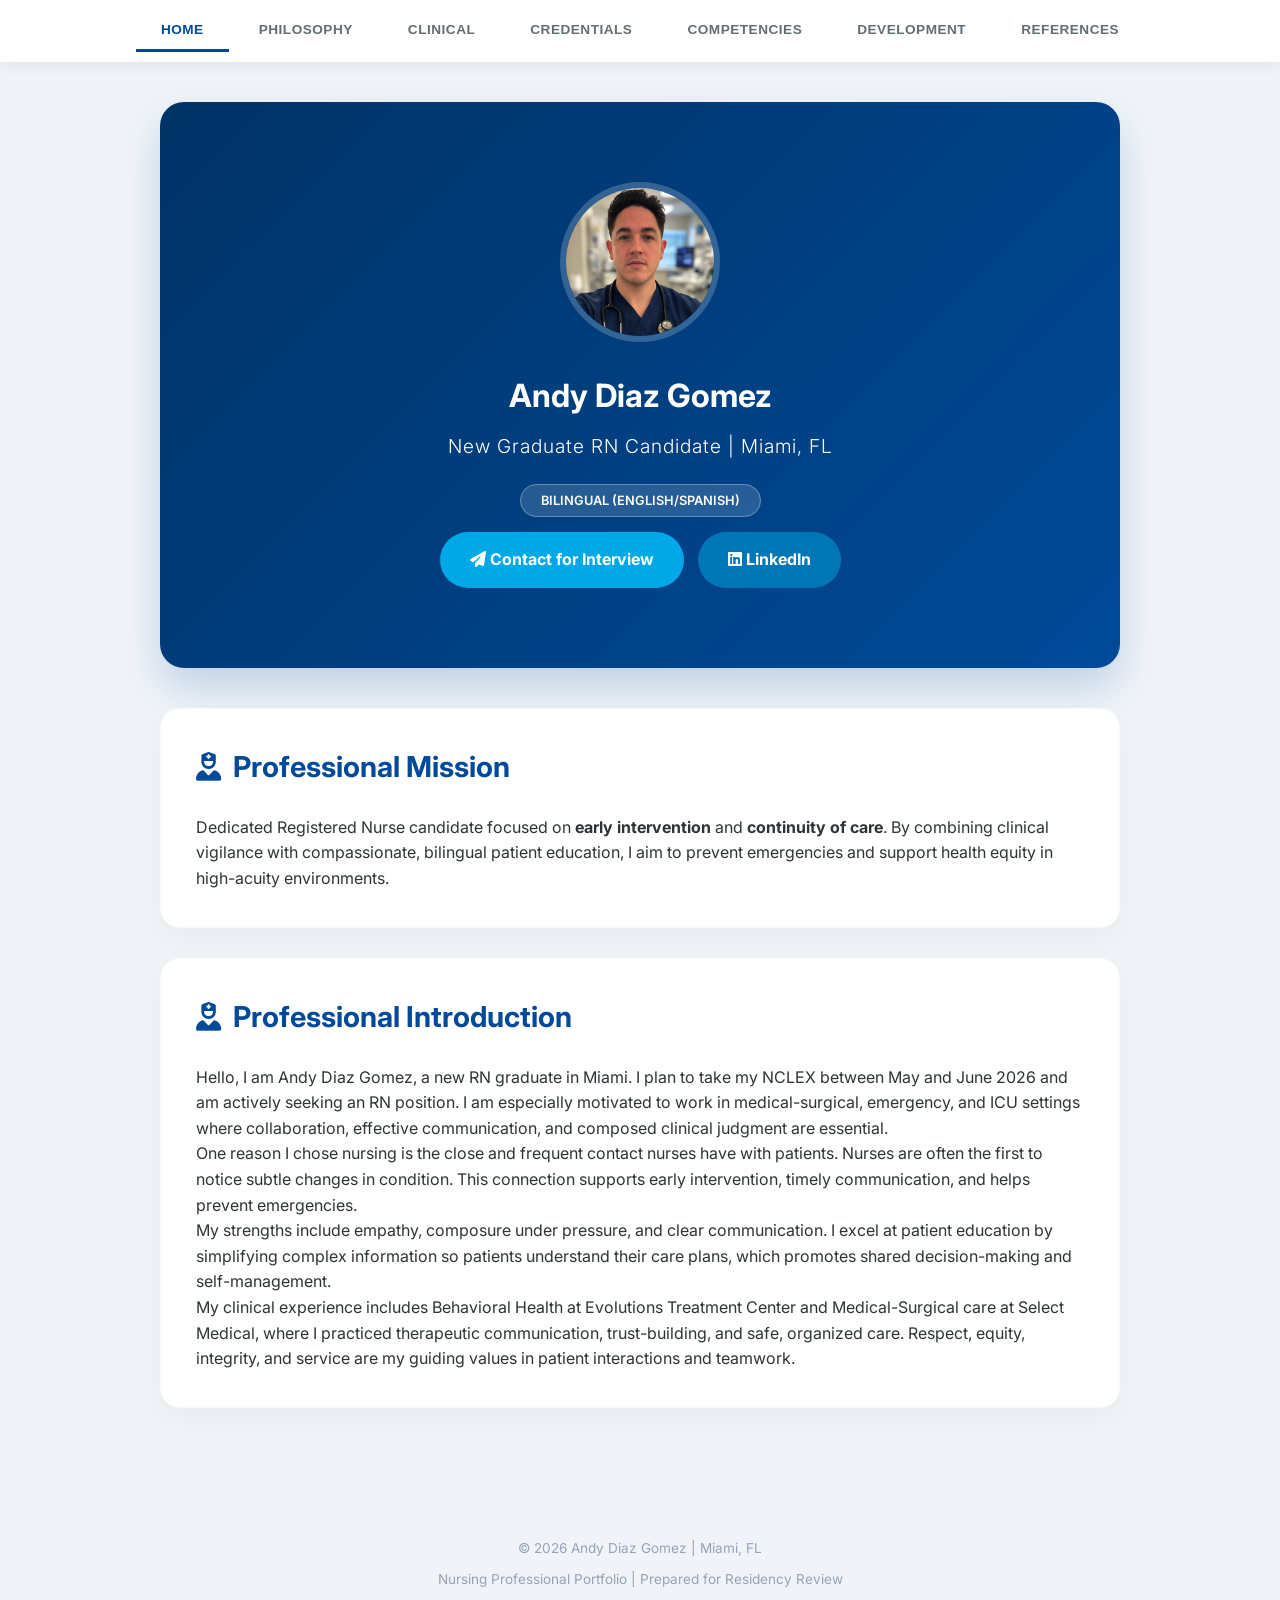
==== index.html @ 8e6ce171 "Polish portfolio content and improve navigation accessibility" ====
<!DOCTYPE html>
<html lang="en">
<head>
  <meta charset="UTF-8" />
  <meta name="viewport" content="width=device-width, initial-scale=1.0" />
  <meta name="description" content="Professional nursing portfolio for Andy Diaz Gomez, RN candidate in Miami, FL, featuring clinical experience, competencies, and credentials." />
  <title>Andy Diaz Gomez | RN Portfolio</title>

  <link href="https://fonts.googleapis.com/css2?family=Inter:wght@300;400;500;600;700&display=swap" rel="stylesheet" />
  <link href="https://cdnjs.cloudflare.com/ajax/libs/font-awesome/6.4.0/css/all.min.css" rel="stylesheet" />
  <link rel="stylesheet" href="assets/css/style.css" />
</head>
<body>
  <nav aria-label="Portfolio Sections">
    <div class="nav-container" role="tablist" aria-label="Portfolio Tabs">
      <button type="button" class="tab-btn active" onclick="showPage(event, 'home')" role="tab" aria-selected="true" aria-controls="home">HOME</button>
      <button type="button" class="tab-btn" onclick="showPage(event, 'about')" role="tab" aria-selected="false" aria-controls="about">PHILOSOPHY</button>
      <button type="button" class="tab-btn" onclick="showPage(event, 'experience')" role="tab" aria-selected="false" aria-controls="experience">CLINICAL</button>
      <button type="button" class="tab-btn" onclick="showPage(event, 'vault')" role="tab" aria-selected="false" aria-controls="vault">CREDENTIALS</button>
      <button type="button" class="tab-btn" onclick="showPage(event, 'competencies')" role="tab" aria-selected="false" aria-controls="competencies">COMPETENCIES</button>
      <button type="button" class="tab-btn" onclick="showPage(event, 'development')" role="tab" aria-selected="false" aria-controls="development">DEVELOPMENT</button>
      <button type="button" class="tab-btn" onclick="showPage(event, 'references')" role="tab" aria-selected="false" aria-controls="references">REFERENCES</button>
    </div>
  </nav>

  <main>
    <!-- HOME PAGE -->
    <div id="home" class="page active">
      <div class="hero">
        <img src="assets/images/profile.jpg" alt="Andy Diaz Gomez" class="profile-img" onerror="this.src='assets/images/profile.jpg'">
        <h1>Andy Diaz Gomez</h1>
        <p style="font-size: 1.2rem; font-weight: 300; letter-spacing: 1px; margin-top: 10px;">New Graduate RN Candidate | Miami, FL</p>
        <div style="margin-top:25px;">
          <span style="background:rgba(255,255,255,0.15); padding:8px 20px; border-radius:50px; font-size:0.8rem; font-weight: 600; border: 1px solid rgba(255,255,255,0.3);">BILINGUAL (ENGLISH/SPANISH)</span>
        </div>

        <a href="mailto:workand999@gmail.com" class="btn-contact"><i class="fas fa-paper-plane"></i> Contact for Interview</a>
        <a href="https://www.linkedin.com/in/andy-diaz-gomez-4375a0291" target="_blank" rel="noopener noreferrer" class="btn-contact" style="background:#0077B5; margin-left:10px;">
          <i class="fab fa-linkedin"></i> LinkedIn
        </a>
      </div>

      <div class="card">
        <h2><i class="fas fa-user-nurse"></i> Professional Mission</h2>
        <p>Dedicated Registered Nurse candidate focused on <strong>early intervention</strong> and <strong>continuity of care</strong>. By combining clinical vigilance with compassionate, bilingual patient education, I aim to prevent emergencies and support health equity in high-acuity environments.</p>
      </div>

      <div class="card">
        <h2><i class="fas fa-user-nurse"></i> Professional Introduction</h2>
        <p>Hello, I am Andy Diaz Gomez, a new RN graduate in Miami. I plan to take my NCLEX between May and June 2026 and am actively seeking an RN position. I am especially motivated to work in medical-surgical, emergency, and ICU settings where collaboration, effective communication, and composed clinical judgment are essential.</p>
        <p>One reason I chose nursing is the close and frequent contact nurses have with patients. Nurses are often the first to notice subtle changes in condition. This connection supports early intervention, timely communication, and helps prevent emergencies.</p>
        <p>My strengths include empathy, composure under pressure, and clear communication. I excel at patient education by simplifying complex information so patients understand their care plans, which promotes shared decision-making and self-management.</p>
        <p>My clinical experience includes Behavioral Health at Evolutions Treatment Center and Medical-Surgical care at Select Medical, where I practiced therapeutic communication, trust-building, and safe, organized care. Respect, equity, integrity, and service are my guiding values in patient interactions and teamwork.</p>
      </div>
    </div>

    <!-- PHILOSOPHY PAGE -->
    <div id="about" class="page">
      <div class="card">
        <h2><i class="fas fa-book-medical"></i> Nursing Philosophy</h2>
        <div class="philosophy-text">
          <p>Nursing, in my opinion, is professional care that uses <span class="highlight">evidence, clinical judgment, and compassion</span> to uphold human dignity and assist people in healing, adapting, or living well with their illness. Being a bilingual student of nursing, I have witnessed that outcomes improve significantly when patients understand the plan and feel comfortable asking questions.</p>
          <p>Nurses often know patients best because they spend sustained time with them during daily shifts. Much of nursing involves <span class="highlight">continuous observation, analysis, and timely intervention</span> when a patient’s condition changes.</p>
        </div>
        <div>
          <p>My core beliefs are <span class="highlight">respect, equity, integrity, and service</span>. Respect is about being attentive and tailoring care to a patient's culture and language. Equity involves recognizing barriers—such as cost, stigma, or low health literacy—and finding sustainable solutions. Integrity is about recognizing boundaries and being truthful. I strive to be the nurse who detects changes early, communicates effectively, and raises concerns promptly when needed.</p>
        </div>

        <a href="assets/pdfs/Personal_Philosophy_of_Nursing_APA7.pdf" target="_blank" rel="noopener noreferrer" class="doc-link">
          <i class="fas fa-file-pdf"></i> View Original APA Research Paper
          <span class="status">PDF</span>
        </a>
      </div>
    </div>

    <!-- CLINICAL PAGE -->
    <div id="experience" class="page">
      <h2><i class="fas fa-stethoscope"></i> Clinical Background</h2>

      <div class="card">
        <h3 style="color: var(--primary);">Select Medical (Med-Surg)</h3>
        <p>Focus on complex acute care management, physical assessments, and high-safety medication administration for diverse patient populations.</p>
      </div>

      <div class="card">
        <h3 style="color: var(--primary);">Evolutions Treatment Center (Behavioral Health)</h3>
        <p>Crisis intervention, safety monitoring, and therapeutic communication in acute psychiatric settings.</p>
      </div>

      <div class="card">
        <h2><i class="fas fa-check-circle"></i> Core Competencies</h2>
        <div class="skills-grid">
          <div class="skill-item">EHR Documentation (Epic/Cerner)</div>
          <div class="skill-item">Patient &amp; Family Education</div>
          <div class="skill-item">Wound Care &amp; Asepsis</div>
          <div class="skill-item">Vital Sign Interpretation</div>
          <div class="skill-item">Crisis De-escalation</div>
          <div class="skill-item">Bilingual Patient Support</div>
          <div class="skill-item">SBAR Communication</div>
          <div class="skill-item">Shared Decision Making</div>
        </div>
      </div>
    </div>

    <!-- CREDENTIAL VAULT -->
    <div id="vault" class="page">
      <h2><i class="fas fa-shield-alt"></i> Credential Vault</h2>

      <div class="card">
        <p style="margin-bottom: 20px; font-weight: 500;">Select a credential to view or download.</p>

        <a href="assets/pdfs/Resume-Andy-Diaz-Gomez.pdf" target="_blank" rel="noopener noreferrer" class="doc-link">
          <i class="fas fa-file-pdf"></i> Professional Resume
          <span class="status">PDF</span>
        </a>

        <a href="assets/pdfs/Certificate-BLS-Andy-Diaz-Gomez.pdf" target="_blank" rel="noopener noreferrer" class="doc-link">
          <i class="fas fa-certificate"></i> BLS Provider Certification (AHA)
          <span class="status">PDF</span>
        </a>

        <a href="assets/pdfs/Certificate-CBCS-Andy-Diaz-Gomez.pdf" target="_blank" rel="noopener noreferrer" class="doc-link">
          <i class="fas fa-file-medical"></i> Billing &amp; Coding Specialist (CBCS)
          <span class="status">PDF</span>
        </a>

        <a href="assets/pdfs/Nursing_portfolio_cover_letter.pdf" target="_blank" rel="noopener noreferrer" class="doc-link">
          <i class="fas fa-envelope-open-text"></i> Professional Cover Letter
          <span class="status">PDF</span>
        </a>
      </div>

      <div class="card">
        <h3 style="margin-bottom:15px;">Live Resume Preview</h3>
        <iframe src="assets/pdfs/Resume-Andy-Diaz-Gomez.pdf" class="pdf-container" title="Resume preview"></iframe>
        <div style="margin-top:15px; text-align: center;">
          <a href="assets/pdfs/Resume-Andy-Diaz-Gomez.pdf" download style="color: var(--secondary); text-decoration: none; font-size: 0.9rem; font-weight: 600;">
            <i class="fas fa-download"></i> Problem viewing? Click to download.
          </a>
        </div>
      </div>
    </div>

    <!-- COMPETENCIES PAGE -->
    <div id="competencies" class="page">
      <h2><i class="fas fa-clipboard-list"></i> Competencies</h2>

      <div class="card">
        <h3>Nursing Skills Checklist</h3>
        <a href="assets/pdfs/Nursing_Skills_Checklist.pdf" target="_blank" rel="noopener noreferrer" class="doc-link">
          <i class="fas fa-file-pdf"></i> Nursing Skills Checklist
          <span class="status">PDF</span>
        </a>
      </div>

      <div class="card">
        <h3>Laboratory Competency Evaluation</h3>
        <a href="assets/pdfs/Laboratory_Competency_Evaluations.pdf" target="_blank" rel="noopener noreferrer" class="doc-link">
          <i class="fas fa-file-pdf"></i> View Lab Competency Evaluation (Combined)
          <span class="status">PDF</span>
        </a>
        <p style="margin-top:10px; color:#475569;">
          Includes: Health Assessment, Pediatrics, Maternal-Newborn, and Pharmacology.
        </p>
      </div>

      <div class="card">
        <h3>Service-Learning Reflection</h3>
        <a href="assets/pdfs/Service_Learning_Rotation.pdf" target="_blank" rel="noopener noreferrer" class="doc-link">
          <i class="fas fa-file-pdf"></i> Service-Learning Rotation / Reflection
          <span class="status">PDF</span>
        </a>
      </div>
    </div>

    <!-- DEVELOPMENT PAGE -->
    <div id="development" class="page">
      <h2><i class="fas fa-chart-line"></i> Professional Development</h2>

      <div class="card">
        <h3>Continuing Education &amp; Career Goals</h3>
        <p>I plan to keep building my knowledge and skills after graduation through continuing education. My goal is to complete my bachelor’s degree and then pursue a master’s degree to become a Nurse Practitioner.</p>
        <p>I’m still exploring which specialty is the best fit for me, and I am committed to lifelong learning, staying current with evidence-based practice, and growing into a role where I can provide high-level, patient-centered care.</p>
      </div>
    </div>

    <!-- REFERENCES PAGE -->
    <div id="references" class="page">
      <h2><i class="fas fa-user-friends"></i> References</h2>

      <div class="card">
        <h3>Letter of Reference</h3>
        <a href="assets/pdfs/Letter_of_Reference_Andy_Diaz_Gomez.pdf" target="_blank" rel="noopener noreferrer" class="doc-link">
          <i class="fas fa-file-pdf"></i> Letter of Reference
          <span class="status">PDF</span>
        </a>
      </div>
    </div>
  </main>

  <footer>
    <p>&copy; <span id="current-year">2024</span> Andy Diaz Gomez | Miami, FL</p>
    <p style="margin-top:10px;">Nursing Professional Portfolio | Prepared for Residency Review</p>
  </footer>

  <script src="assets/js/main.js"></script>
</body>
</html>
---- assets/css/style.css ----
:root { --primary: #004a99; --secondary: #00a8e8; --bg: #f0f4f8; --white: #ffffff; --text: #2d3436; --accent: #00d2ff; }
* { margin: 0; padding: 0; box-sizing: border-box; }
body { font-family: 'Inter', sans-serif; background: var(--bg); color: var(--text); line-height: 1.6; }

nav { position: sticky; top: 0; background: rgba(255, 255, 255, 0.95); backdrop-filter: blur(10px); box-shadow: 0 2px 15px rgba(0,0,0,0.08); z-index: 1000; }
.nav-container { max-width: 1100px; margin: auto; display: flex; justify-content: center; gap: 5px; padding: 10px; }
.tab-btn {
  padding: 12px 25px; border: none; background: none; font-weight: 600; cursor: pointer; color: #636e72;
  border-bottom: 3px solid transparent; transition: 0.3s; font-size: 0.85rem; letter-spacing: 0.5px;
}
.tab-btn.active { color: var(--primary); border-bottom: 3px solid var(--primary); }
.tab-btn:hover { color: var(--primary); background: rgba(0,74,153,0.05); border-radius: 8px 8px 0 0; }

.page { display: none; padding: 40px 20px; max-width: 1000px; margin: auto; animation: slideUp 0.4s ease-out; }
.page.active { display: block; }
@keyframes slideUp { from { opacity: 0; transform: translateY(20px); } to { opacity: 1; transform: translateY(0); } }

.card { background: var(--white); padding: 35px; border-radius: 20px; box-shadow: 0 10px 30px rgba(0,0,0,0.04); margin-bottom: 30px; border: 1px solid rgba(0,0,0,0.02); }
.hero { text-align: center; padding: 80px 20px; background: linear-gradient(135deg, #003366 0%, #004a99 100%); color: white; border-radius: 24px; margin-bottom: 40px; box-shadow: 0 20px 40px rgba(0,74,153,0.2); }
.profile-img { width: 160px; height: 160px; border-radius: 50%; border: 6px solid rgba(255,255,255,0.2); object-fit: cover; margin-bottom: 20px; }

.pdf-container { width: 100%; height: 700px; border: none; border-radius: 12px; background: #eee; }
.doc-link { display: flex; align-items: center; gap: 12px; padding: 18px; background: #f8fafc; border: 1px solid #e2e8f0; border-radius: 12px; text-decoration: none; color: var(--primary); font-weight: 600; margin-bottom: 12px; transition: 0.2s; }
.doc-link:hover { transform: translateX(5px); border-color: var(--secondary); background: #f0f9ff; }

/* If a file is missing, we disable the button so nothing "breaks" */
.doc-link.disabled { opacity: 0.55; pointer-events: none; cursor: not-allowed; }
.doc-link .status { margin-left: auto; font-size: 0.8rem; font-weight: 700; color: #64748b; }

h2 { color: var(--primary); margin-bottom: 25px; font-weight: 700; font-size: 1.8rem; display: flex; align-items: center; gap: 12px; }
h3 { color: var(--text); margin-bottom: 10px; font-size: 1.2rem; }

.skills-grid { display: grid; grid-template-columns: repeat(auto-fit, minmax(180px, 1fr)); gap: 12px; }
.skill-item { background: #f1f5f9; padding: 12px; border-radius: 10px; font-size: 0.85rem; font-weight: 600; color: #475569; border-left: 4px solid var(--secondary); }

.philosophy-text p { margin-bottom: 20px; font-size: 1.05rem; color: #444; line-height: 1.8; text-align: justify; }
.highlight { color: var(--primary); font-weight: 600; }

.btn-contact { background: var(--secondary); color: white; padding: 15px 30px; border-radius: 50px; text-decoration: none; font-weight: 700; display: inline-block; margin-top: 20px; transition: 0.3s; }
.btn-contact:hover { background: var(--primary); transform: scale(1.05); }

footer { text-align: center; padding: 60px 20px; color: #94a3b8; font-size: 0.85rem; }

/* Media queries for mobile */
@media (max-width: 768px) {
  .nav-container {
    overflow-x: auto;
    -webkit-overflow-scrolling: touch;
    justify-content: flex-start;
    padding: 10px 12px;
    gap: 6px;
  }
  .nav-container::-webkit-scrollbar { display: none; }

  .tab-btn {
    flex: 0 0 auto;
    white-space: nowrap;
    padding: 10px 14px;
    font-size: 0.8rem;
  }

  .page { padding: 22px 12px; }
  .card { padding: 18px; border-radius: 16px; }

  .hero { padding: 42px 14px; border-radius: 18px; }
  .profile-img { width: 120px; height: 120px; }

  .hero h1 { font-size: 1.8rem; }
  .hero p { font-size: 1rem !important; }

  .btn-contact { width: 100%; text-align: center; }
  .btn-contact[style*="margin-left"] { margin-left: 0 !important; }

  .pdf-container { height: 65vh; }
}
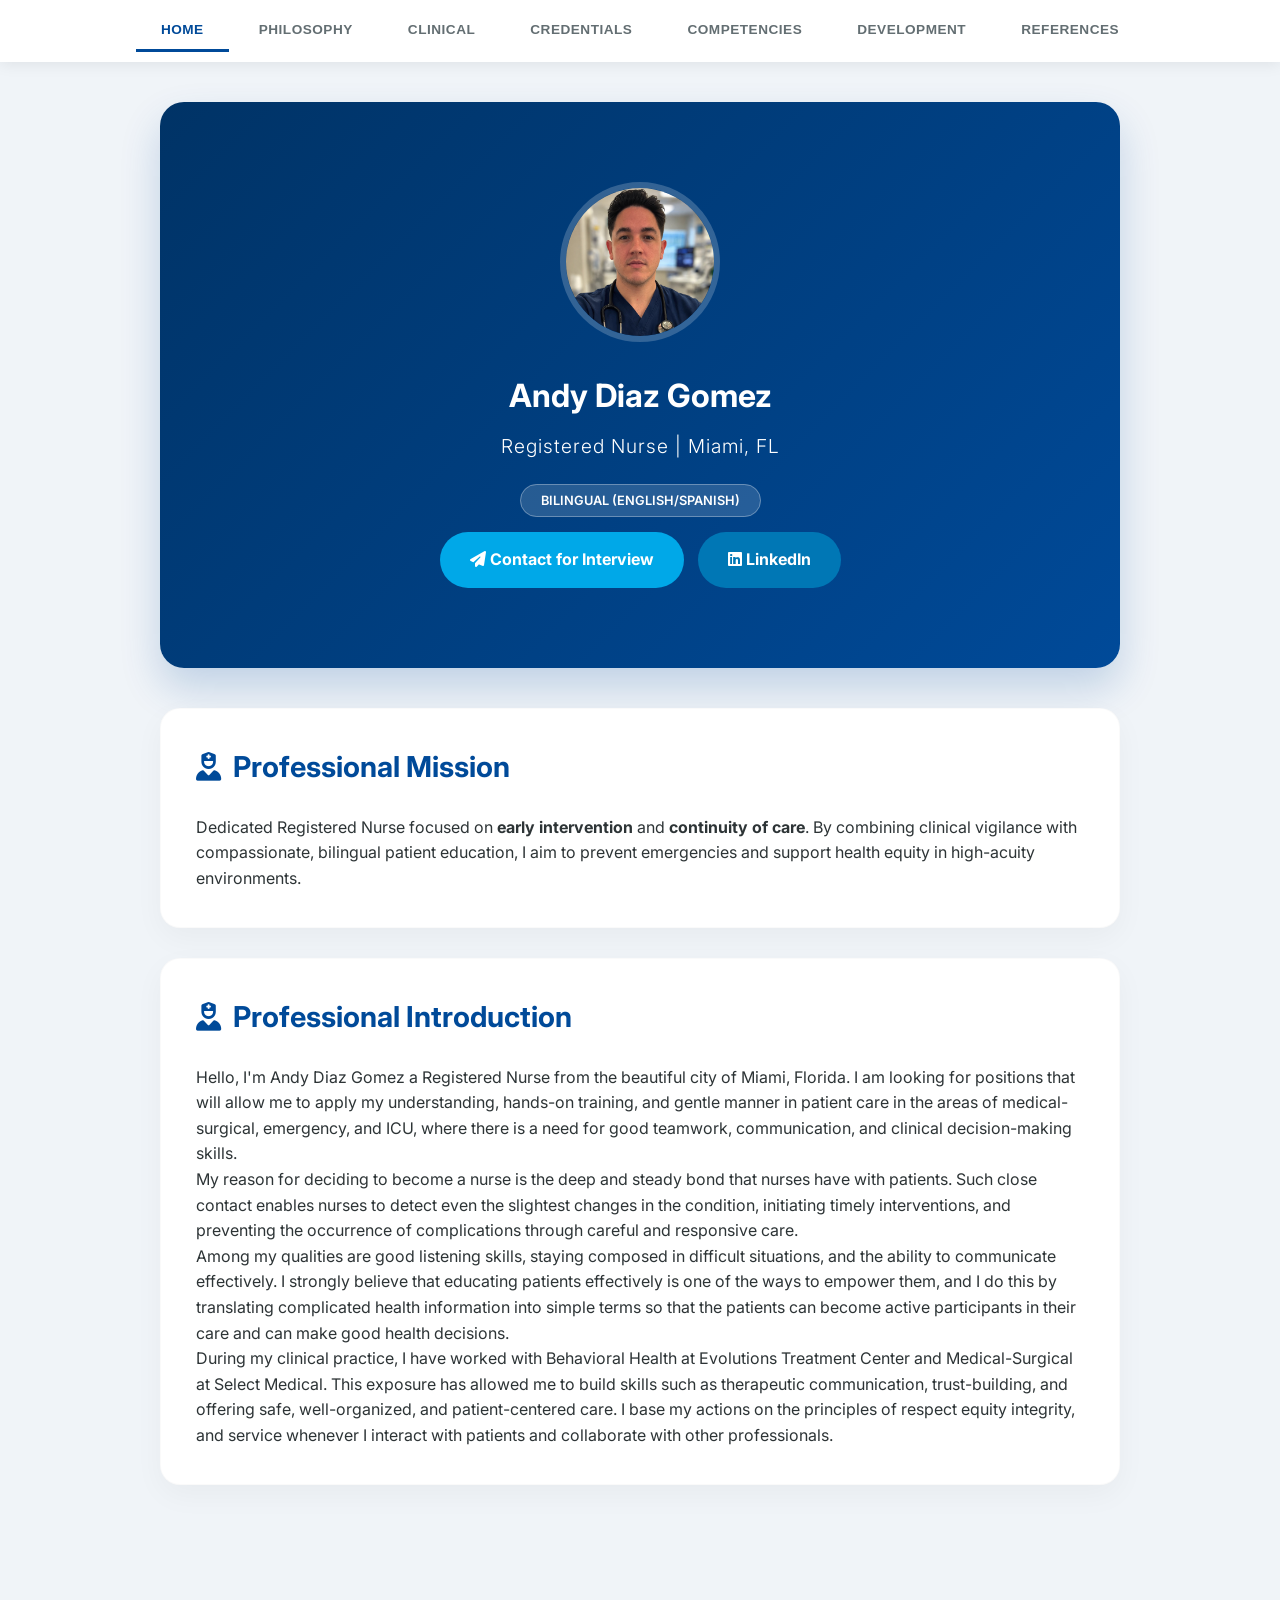
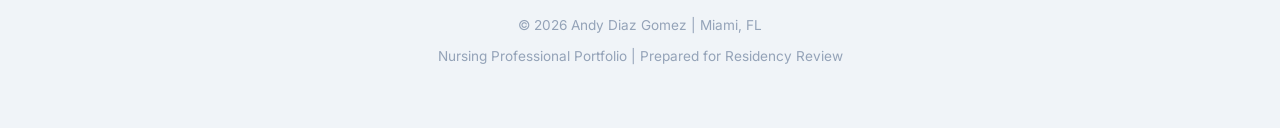
==== commit 5376555e: "Update index.html" ====
--- a/index.html
+++ b/index.html
@@ -3,7 +3,7 @@
 <head>
   <meta charset="UTF-8" />
   <meta name="viewport" content="width=device-width, initial-scale=1.0" />
-  <meta name="description" content="Professional nursing portfolio for Andy Diaz Gomez, RN candidate in Miami, FL, featuring clinical experience, competencies, and credentials." />
+  <meta name="description" content="Professional nursing portfolio for Andy Diaz Gomez, RN in Miami, FL, featuring clinical experience, competencies, and credentials." />
   <title>Andy Diaz Gomez | RN Portfolio</title>
 
   <link href="https://fonts.googleapis.com/css2?family=Inter:wght@300;400;500;600;700&display=swap" rel="stylesheet" />
@@ -29,7 +29,7 @@
       <div class="hero">
         <img src="assets/images/profile.jpg" alt="Andy Diaz Gomez" class="profile-img" onerror="this.src='assets/images/profile.jpg'">
         <h1>Andy Diaz Gomez</h1>
-        <p style="font-size: 1.2rem; font-weight: 300; letter-spacing: 1px; margin-top: 10px;">New Graduate RN Candidate | Miami, FL</p>
+        <p style="font-size: 1.2rem; font-weight: 300; letter-spacing: 1px; margin-top: 10px;">Registered Nurse | Miami, FL</p>
         <div style="margin-top:25px;">
           <span style="background:rgba(255,255,255,0.15); padding:8px 20px; border-radius:50px; font-size:0.8rem; font-weight: 600; border: 1px solid rgba(255,255,255,0.3);">BILINGUAL (ENGLISH/SPANISH)</span>
         </div>
@@ -42,15 +42,15 @@
 
       <div class="card">
         <h2><i class="fas fa-user-nurse"></i> Professional Mission</h2>
-        <p>Dedicated Registered Nurse candidate focused on <strong>early intervention</strong> and <strong>continuity of care</strong>. By combining clinical vigilance with compassionate, bilingual patient education, I aim to prevent emergencies and support health equity in high-acuity environments.</p>
+        <p>Dedicated Registered Nurse focused on <strong>early intervention</strong> and <strong>continuity of care</strong>. By combining clinical vigilance with compassionate, bilingual patient education, I aim to prevent emergencies and support health equity in high-acuity environments.</p>
       </div>
 
       <div class="card">
         <h2><i class="fas fa-user-nurse"></i> Professional Introduction</h2>
-        <p>Hello, I am Andy Diaz Gomez, a new RN graduate in Miami. I plan to take my NCLEX between May and June 2026 and am actively seeking an RN position. I am especially motivated to work in medical-surgical, emergency, and ICU settings where collaboration, effective communication, and composed clinical judgment are essential.</p>
-        <p>One reason I chose nursing is the close and frequent contact nurses have with patients. Nurses are often the first to notice subtle changes in condition. This connection supports early intervention, timely communication, and helps prevent emergencies.</p>
-        <p>My strengths include empathy, composure under pressure, and clear communication. I excel at patient education by simplifying complex information so patients understand their care plans, which promotes shared decision-making and self-management.</p>
-        <p>My clinical experience includes Behavioral Health at Evolutions Treatment Center and Medical-Surgical care at Select Medical, where I practiced therapeutic communication, trust-building, and safe, organized care. Respect, equity, integrity, and service are my guiding values in patient interactions and teamwork.</p>
+        <p>Hello, I'm Andy Diaz Gomez a Registered Nurse from the beautiful city of Miami, Florida. I am looking for positions that will allow me to apply my understanding, hands-on training, and gentle manner in patient care in the areas of medical-surgical, emergency, and ICU, where there is a need for good teamwork, communication, and clinical decision-making skills.</p>
+        <p>My reason for deciding to become a nurse is the deep and steady bond that nurses have with patients. Such close contact enables nurses to detect even the slightest changes in the condition, initiating timely interventions, and preventing the occurrence of complications through careful and responsive care.</p>
+        <p>Among my qualities are good listening skills, staying composed in difficult situations, and the ability to communicate effectively. I strongly believe that educating patients effectively is one of the ways to empower them, and I do this by translating complicated health information into simple terms so that the patients can become active participants in their care and can make good health decisions.</p>
+        <p>During my clinical practice, I have worked with Behavioral Health at Evolutions Treatment Center and Medical-Surgical at Select Medical. This exposure has allowed me to build skills such as therapeutic communication, trust-building, and offering safe, well-organized, and patient-centered care. I base my actions on the principles of respect equity integrity, and service whenever I interact with patients and collaborate with other professionals.</p>
       </div>
     </div>
 
@@ -179,8 +179,8 @@
 
       <div class="card">
         <h3>Continuing Education &amp; Career Goals</h3>
-        <p>I plan to keep building my knowledge and skills after graduation through continuing education. My goal is to complete my bachelor’s degree and then pursue a master’s degree to become a Nurse Practitioner.</p>
-        <p>I’m still exploring which specialty is the best fit for me, and I am committed to lifelong learning, staying current with evidence-based practice, and growing into a role where I can provide high-level, patient-centered care.</p>
+        <p>I am dedicated to expanding my knowledge and skills in nursing through further education and professional growth. Ultimately, I want to earn my Bachelor of Science in Nursing degree and then go on to a master's program to become a Nurse Practitioner.</p>
+        <p>My evolution as a nurse will not stop me from being flexible in finding the specialty that suits my capabilities, passions, and belief system. I commit myself to be a lifelong learner who is always up-to-date on the latest evidence-based practices and ready for a progressive role in delivering comprehensive, patient-centered care.</p>
       </div>
     </div>
 
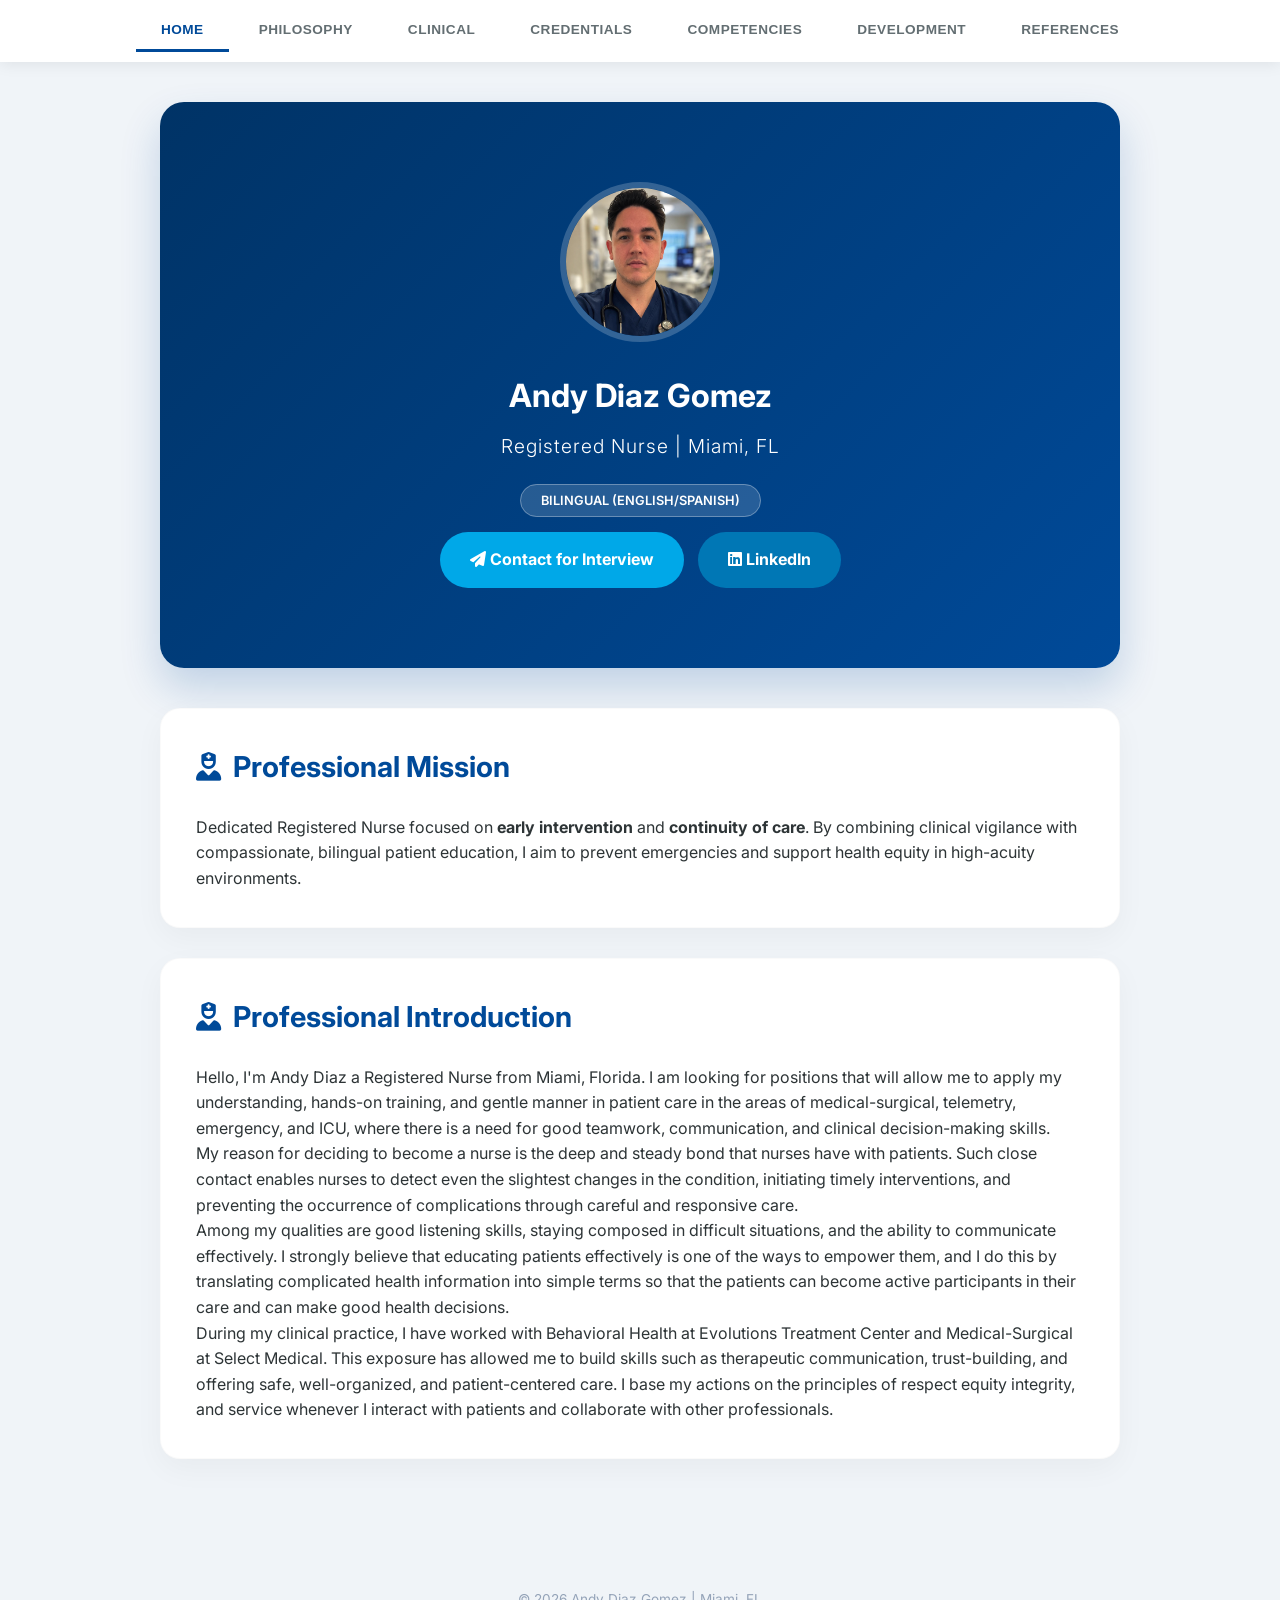
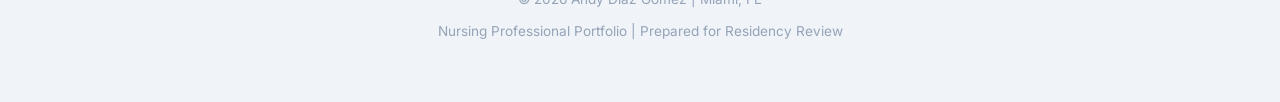
==== commit 98815b20: "Update index.html" ====
--- a/index.html
+++ b/index.html
@@ -3,7 +3,7 @@
 <head>
   <meta charset="UTF-8" />
   <meta name="viewport" content="width=device-width, initial-scale=1.0" />
-  <meta name="description" content="Professional nursing portfolio for Andy Diaz Gomez, RN in Miami, FL, featuring clinical experience, competencies, and credentials." />
+  <meta name="description" content="Professional nursing portfolio for Andy Diaz Gomez, RN in Miami, FL, seeking a paid new‑grad residency in med–surg, PCU, mother–baby/postpartum, pediatrics or NICU. Featuring clinical experience, competencies, credentials, and bilingual English/Spanish support." />
   <title>Andy Diaz Gomez | RN Portfolio</title>
 
   <link href="https://fonts.googleapis.com/css2?family=Inter:wght@300;400;500;600;700&display=swap" rel="stylesheet" />
@@ -47,7 +47,7 @@
 
       <div class="card">
         <h2><i class="fas fa-user-nurse"></i> Professional Introduction</h2>
-        <p>Hello, I'm Andy Diaz Gomez a Registered Nurse from the beautiful city of Miami, Florida. I am looking for positions that will allow me to apply my understanding, hands-on training, and gentle manner in patient care in the areas of medical-surgical, emergency, and ICU, where there is a need for good teamwork, communication, and clinical decision-making skills.</p>
+        <p>Hello, I'm Andy Diaz a Registered Nurse from Miami, Florida. I am looking for positions that will allow me to apply my understanding, hands-on training, and gentle manner in patient care in the areas of medical-surgical, telemetry, emergency, and ICU, where there is a need for good teamwork, communication, and clinical decision-making skills.</p>
         <p>My reason for deciding to become a nurse is the deep and steady bond that nurses have with patients. Such close contact enables nurses to detect even the slightest changes in the condition, initiating timely interventions, and preventing the occurrence of complications through careful and responsive care.</p>
         <p>Among my qualities are good listening skills, staying composed in difficult situations, and the ability to communicate effectively. I strongly believe that educating patients effectively is one of the ways to empower them, and I do this by translating complicated health information into simple terms so that the patients can become active participants in their care and can make good health decisions.</p>
         <p>During my clinical practice, I have worked with Behavioral Health at Evolutions Treatment Center and Medical-Surgical at Select Medical. This exposure has allowed me to build skills such as therapeutic communication, trust-building, and offering safe, well-organized, and patient-centered care. I base my actions on the principles of respect equity integrity, and service whenever I interact with patients and collaborate with other professionals.</p>
@@ -66,7 +66,7 @@
           <p>My core beliefs are <span class="highlight">respect, equity, integrity, and service</span>. Respect is about being attentive and tailoring care to a patient's culture and language. Equity involves recognizing barriers—such as cost, stigma, or low health literacy—and finding sustainable solutions. Integrity is about recognizing boundaries and being truthful. I strive to be the nurse who detects changes early, communicates effectively, and raises concerns promptly when needed.</p>
         </div>
 
-        <a href="assets/pdfs/Personal_Philosophy_of_Nursing_APA7.pdf" target="_blank" rel="noopener noreferrer" class="doc-link">
+        <a href="https://drive.google.com/file/d/1WCqY6Rwzte8h-_3qbNkMJ8na7n39YHno/view?usp=sharing" target="_blank" rel="noopener noreferrer" class="doc-link">
           <i class="fas fa-file-pdf"></i> View Original APA Research Paper
           <span class="status">PDF</span>
         </a>
@@ -109,22 +109,22 @@
       <div class="card">
         <p style="margin-bottom: 20px; font-weight: 500;">Select a credential to view or download.</p>
 
-        <a href="assets/pdfs/Resume-Andy-Diaz-Gomez.pdf" target="_blank" rel="noopener noreferrer" class="doc-link">
+        <a href="https://drive.google.com/file/d/113rqbjSKGa-n2gSeCiSC32F6c4qBl5Gc/view?usp=sharing" target="_blank" rel="noopener noreferrer" class="doc-link">
           <i class="fas fa-file-pdf"></i> Professional Resume
           <span class="status">PDF</span>
         </a>
 
-        <a href="assets/pdfs/Certificate-BLS-Andy-Diaz-Gomez.pdf" target="_blank" rel="noopener noreferrer" class="doc-link">
+        <a href="https://drive.google.com/file/d/1Mx9JIY98EPx5FwbTZl3dK--R6S5MCjhC/view?usp=sharing" target="_blank" rel="noopener noreferrer" class="doc-link">
           <i class="fas fa-certificate"></i> BLS Provider Certification (AHA)
           <span class="status">PDF</span>
         </a>
 
-        <a href="assets/pdfs/Certificate-CBCS-Andy-Diaz-Gomez.pdf" target="_blank" rel="noopener noreferrer" class="doc-link">
+        <a href="https://drive.google.com/file/d/12w1cZ7ah9UHoz4QOiUraiyCS5iPcIsfD/view?usp=sharing" target="_blank" rel="noopener noreferrer" class="doc-link">
           <i class="fas fa-file-medical"></i> Billing &amp; Coding Specialist (CBCS)
           <span class="status">PDF</span>
         </a>
 
-        <a href="assets/pdfs/Nursing_portfolio_cover_letter.pdf" target="_blank" rel="noopener noreferrer" class="doc-link">
+        <a href="https://drive.google.com/file/d/1Ye_22lxmLbf-mxa54_xqVt7g7hV5slTT/view?usp=sharing" target="_blank" rel="noopener noreferrer" class="doc-link">
           <i class="fas fa-envelope-open-text"></i> Professional Cover Letter
           <span class="status">PDF</span>
         </a>
@@ -132,9 +132,9 @@
 
       <div class="card">
         <h3 style="margin-bottom:15px;">Live Resume Preview</h3>
-        <iframe src="assets/pdfs/Resume-Andy-Diaz-Gomez.pdf" class="pdf-container" title="Resume preview"></iframe>
+        <iframe src="https://drive.google.com/file/d/113rqbjSKGa-n2gSeCiSC32F6c4qBl5Gc/view?usp=sharing" class="pdf-container" title="Resume preview"></iframe>
         <div style="margin-top:15px; text-align: center;">
-          <a href="assets/pdfs/Resume-Andy-Diaz-Gomez.pdf" download style="color: var(--secondary); text-decoration: none; font-size: 0.9rem; font-weight: 600;">
+          <a href="https://drive.google.com/file/d/113rqbjSKGa-n2gSeCiSC32F6c4qBl5Gc/view?usp=sharing" download style="color: var(--secondary); text-decoration: none; font-size: 0.9rem; font-weight: 600;">
             <i class="fas fa-download"></i> Problem viewing? Click to download.
           </a>
         </div>
@@ -147,7 +147,7 @@
 
       <div class="card">
         <h3>Nursing Skills Checklist</h3>
-        <a href="assets/pdfs/Nursing_Skills_Checklist.pdf" target="_blank" rel="noopener noreferrer" class="doc-link">
+        <a href="https://drive.google.com/file/d/1ahiBIQZSEHqXZIn5Cuix_JS2maWxfmjP/view?usp=sharing" target="_blank" rel="noopener noreferrer" class="doc-link">
           <i class="fas fa-file-pdf"></i> Nursing Skills Checklist
           <span class="status">PDF</span>
         </a>
@@ -155,7 +155,7 @@
 
       <div class="card">
         <h3>Laboratory Competency Evaluation</h3>
-        <a href="assets/pdfs/Laboratory_Competency_Evaluations.pdf" target="_blank" rel="noopener noreferrer" class="doc-link">
+        <a href="https://drive.google.com/file/d/16gTNn7Rqh-08OgXHuysMUCKLiC-pfYCl/view?usp=sharing" target="_blank" rel="noopener noreferrer" class="doc-link">
           <i class="fas fa-file-pdf"></i> View Lab Competency Evaluation (Combined)
           <span class="status">PDF</span>
         </a>
@@ -166,7 +166,7 @@
 
       <div class="card">
         <h3>Service-Learning Reflection</h3>
-        <a href="assets/pdfs/Service_Learning_Rotation.pdf" target="_blank" rel="noopener noreferrer" class="doc-link">
+        <a href="https://drive.google.com/file/d/1q-Kh2e38CtBhRrS-zIFnTbo9fStkv3wS/view?usp=sharing" target="_blank" rel="noopener noreferrer" class="doc-link">
           <i class="fas fa-file-pdf"></i> Service-Learning Rotation / Reflection
           <span class="status">PDF</span>
         </a>
@@ -181,6 +181,7 @@
         <h3>Continuing Education &amp; Career Goals</h3>
         <p>I am dedicated to expanding my knowledge and skills in nursing through further education and professional growth. Ultimately, I want to earn my Bachelor of Science in Nursing degree and then go on to a master's program to become a Nurse Practitioner.</p>
         <p>My evolution as a nurse will not stop me from being flexible in finding the specialty that suits my capabilities, passions, and belief system. I commit myself to be a lifelong learner who is always up-to-date on the latest evidence-based practices and ready for a progressive role in delivering comprehensive, patient-centered care.</p>
+        <p>As a new graduate nurse, my immediate professional goal is to successfully transition into practice through a structured, paid Nurse Residency Program that provides classroom instruction, simulation, preceptor-guided clinical experience, and ongoing mentorship. I am especially interested in building a strong foundation in medical-surgical/telemetry, progressive care, ICU nursing.</p>
       </div>
     </div>
 
@@ -190,7 +191,7 @@
 
       <div class="card">
         <h3>Letter of Reference</h3>
-        <a href="assets/pdfs/Letter_of_Reference_Andy_Diaz_Gomez.pdf" target="_blank" rel="noopener noreferrer" class="doc-link">
+        <a href="https://drive.google.com/file/d/1j_mUIHZUdms0KV474abQt9MWbdMNyg5A/view?usp=sharing" target="_blank" rel="noopener noreferrer" class="doc-link">
           <i class="fas fa-file-pdf"></i> Letter of Reference
           <span class="status">PDF</span>
         </a>
@@ -199,7 +200,7 @@
   </main>
 
   <footer>
-    <p>&copy; <span id="current-year">2024</span> Andy Diaz Gomez | Miami, FL</p>
+    <p>&copy; <span id="current-year">2026</span> Andy Diaz Gomez | Miami, FL</p>
     <p style="margin-top:10px;">Nursing Professional Portfolio | Prepared for Residency Review</p>
   </footer>
 
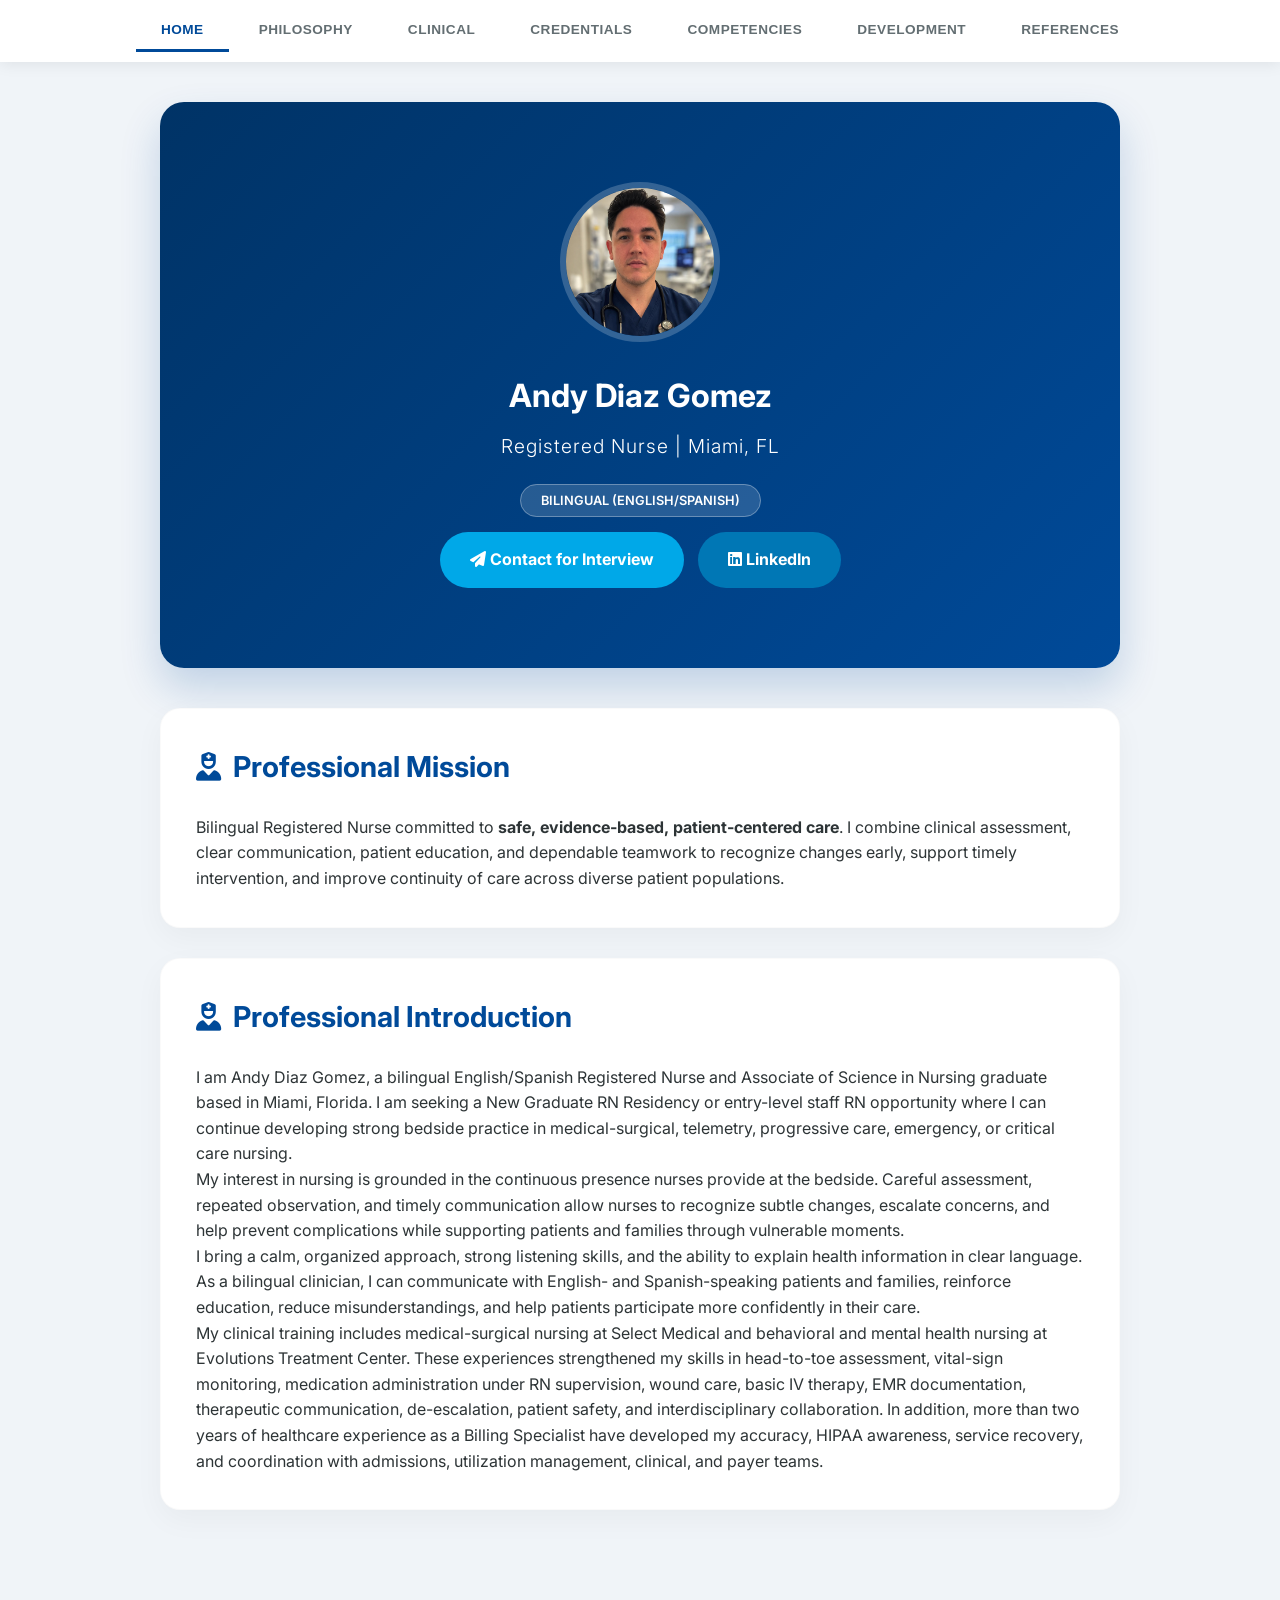
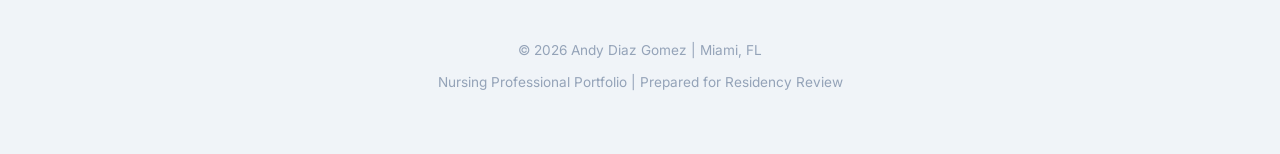
==== commit da52ef5c: "Update index.html" ====
--- a/index.html
+++ b/index.html
@@ -42,15 +42,23 @@
 
       <div class="card">
         <h2><i class="fas fa-user-nurse"></i> Professional Mission</h2>
-        <p>Dedicated Registered Nurse focused on <strong>early intervention</strong> and <strong>continuity of care</strong>. By combining clinical vigilance with compassionate, bilingual patient education, I aim to prevent emergencies and support health equity in high-acuity environments.</p>
+        <p>Bilingual Registered Nurse committed to <strong>safe, evidence-based, patient-centered care</strong>. I combine clinical assessment, clear communication, patient education, and dependable teamwork to recognize changes early, support timely intervention, and improve continuity of care across diverse patient populations.</p>
       </div>
 
       <div class="card">
         <h2><i class="fas fa-user-nurse"></i> Professional Introduction</h2>
-        <p>Hello, I'm Andy Diaz a Registered Nurse from Miami, Florida. I am looking for positions that will allow me to apply my understanding, hands-on training, and gentle manner in patient care in the areas of medical-surgical, telemetry, emergency, and ICU, where there is a need for good teamwork, communication, and clinical decision-making skills.</p>
-        <p>My reason for deciding to become a nurse is the deep and steady bond that nurses have with patients. Such close contact enables nurses to detect even the slightest changes in the condition, initiating timely interventions, and preventing the occurrence of complications through careful and responsive care.</p>
-        <p>Among my qualities are good listening skills, staying composed in difficult situations, and the ability to communicate effectively. I strongly believe that educating patients effectively is one of the ways to empower them, and I do this by translating complicated health information into simple terms so that the patients can become active participants in their care and can make good health decisions.</p>
-        <p>During my clinical practice, I have worked with Behavioral Health at Evolutions Treatment Center and Medical-Surgical at Select Medical. This exposure has allowed me to build skills such as therapeutic communication, trust-building, and offering safe, well-organized, and patient-centered care. I base my actions on the principles of respect equity integrity, and service whenever I interact with patients and collaborate with other professionals.</p>
+        <p>I am Andy Diaz Gomez, a bilingual English/Spanish Registered Nurse and Associate of Science in Nursing graduate based in Miami, Florida. I am seeking a New Graduate RN Residency or entry-level staff RN opportunity where I can continue developing strong bedside practice in medical-surgical, telemetry, progressive care, emergency, or critical care nursing.
+
+</p>
+        <p>My interest in nursing is grounded in the continuous presence nurses provide at the bedside. Careful assessment, repeated observation, and timely communication allow nurses to recognize subtle changes, escalate concerns, and help prevent complications while supporting patients and families through vulnerable moments.
+
+</p>
+        <p>I bring a calm, organized approach, strong listening skills, and the ability to explain health information in clear language. As a bilingual clinician, I can communicate with English- and Spanish-speaking patients and families, reinforce education, reduce misunderstandings, and help patients participate more confidently in their care.
+
+</p>
+        <p>My clinical training includes medical-surgical nursing at Select Medical and behavioral and mental health nursing at Evolutions Treatment Center. These experiences strengthened my skills in head-to-toe assessment, vital-sign monitoring, medication administration under RN supervision, wound care, basic IV therapy, EMR documentation, therapeutic communication, de-escalation, patient safety, and interdisciplinary collaboration. In addition, more than two years of healthcare experience as a Billing Specialist have developed my accuracy, HIPAA awareness, service recovery, and coordination with admissions, utilization management, clinical, and payer teams.
+
+</p>
       </div>
     </div>
 
@@ -59,11 +67,17 @@
       <div class="card">
         <h2><i class="fas fa-book-medical"></i> Nursing Philosophy</h2>
         <div class="philosophy-text">
-          <p>Nursing, in my opinion, is professional care that uses <span class="highlight">evidence, clinical judgment, and compassion</span> to uphold human dignity and assist people in healing, adapting, or living well with their illness. Being a bilingual student of nursing, I have witnessed that outcomes improve significantly when patients understand the plan and feel comfortable asking questions.</p>
-          <p>Nurses often know patients best because they spend sustained time with them during daily shifts. Much of nursing involves <span class="highlight">continuous observation, analysis, and timely intervention</span> when a patient’s condition changes.</p>
+          <p>Nursing is the disciplined use of evidence, clinical judgment, compassion, and advocacy to protect human dignity and help people heal, adapt, and make informed decisions about their health. As a bilingual Registered Nurse, I have seen how understanding improves trust, participation, and safety. Patients should receive explanations in language that is clear, respectful, and appropriate to their needs.
+
+</p>
+          <p>Because nurses spend sustained time with patients, they are often in the best position to recognize changes in condition. I view nursing as a continuous process of assessment, prioritization, intervention, reassessment, documentation, and communication. Early recognition and prompt escalation are essential parts of safe practice.
+
+</p>
         </div>
         <div>
-          <p>My core beliefs are <span class="highlight">respect, equity, integrity, and service</span>. Respect is about being attentive and tailoring care to a patient's culture and language. Equity involves recognizing barriers—such as cost, stigma, or low health literacy—and finding sustainable solutions. Integrity is about recognizing boundaries and being truthful. I strive to be the nurse who detects changes early, communicates effectively, and raises concerns promptly when needed.</p>
+          <p>My core values are respect, equity, integrity, accountability, and service. Respect means listening without assumptions and adapting communication to each patient's culture, language, preferences, and level of health literacy. Equity means recognizing barriers such as cost, stigma, language, and access to care. Integrity and accountability require honest documentation, awareness of scope and limitations, and prompt communication when help or escalation is needed. My goal is to become the nurse patients trust and the team can depend on.
+
+</p>
         </div>
 
         <a href="https://drive.google.com/file/d/1WCqY6Rwzte8h-_3qbNkMJ8na7n39YHno/view?usp=sharing" target="_blank" rel="noopener noreferrer" class="doc-link">
@@ -79,25 +93,26 @@
 
       <div class="card">
         <h3 style="color: var(--primary);">Select Medical (Med-Surg)</h3>
-        <p>Focus on complex acute care management, physical assessments, and high-safety medication administration for diverse patient populations.</p>
+        <p>Medical-surgical clinical training focused on head-to-toe assessment, vital-sign monitoring, medication administration under RN supervision, wound care, basic IV therapy, mobility and hygiene support, patient safety, EMR documentation, and communication of changes in adult patient condition.
+
+</p>
       </div>
 
       <div class="card">
         <h3 style="color: var(--primary);">Evolutions Treatment Center (Behavioral Health)</h3>
-        <p>Crisis intervention, safety monitoring, and therapeutic communication in acute psychiatric settings.</p>
+        <p>Behavioral and mental health clinical training focused on therapeutic communication, de-escalation, behavioral observation, safety monitoring, group activities, individualized care planning, professional boundaries, confidentiality, and timely reporting to the interdisciplinary team.</p>
       </div>
 
       <div class="card">
         <h2><i class="fas fa-check-circle"></i> Core Competencies</h2>
         <div class="skills-grid">
-          <div class="skill-item">EHR Documentation (Epic/Cerner)</div>
-          <div class="skill-item">Patient &amp; Family Education</div>
-          <div class="skill-item">Wound Care &amp; Asepsis</div>
+          <div class="skill-item">EHR Documentation</div>
+          <div class="skill-item">Patient & Family Education</div>
+          <div class="skill-item">Wound Care & Asepsis</div>
           <div class="skill-item">Vital Sign Interpretation</div>
           <div class="skill-item">Crisis De-escalation</div>
           <div class="skill-item">Bilingual Patient Support</div>
           <div class="skill-item">SBAR Communication</div>
-          <div class="skill-item">Shared Decision Making</div>
         </div>
       </div>
     </div>
@@ -109,7 +124,7 @@
       <div class="card">
         <p style="margin-bottom: 20px; font-weight: 500;">Select a credential to view or download.</p>
 
-        <a href="https://drive.google.com/file/d/113rqbjSKGa-n2gSeCiSC32F6c4qBl5Gc/view?usp=sharing" target="_blank" rel="noopener noreferrer" class="doc-link">
+        <a href="https://drive.google.com/file/d/1K549kg3sF5TYS8zZzioSGZNr2N6W8VOY/view?usp=drive_link" target="_blank" rel="noopener noreferrer" class="doc-link">
           <i class="fas fa-file-pdf"></i> Professional Resume
           <span class="status">PDF</span>
         </a>
@@ -132,7 +147,7 @@
 
       <div class="card">
         <h3 style="margin-bottom:15px;">Live Resume Preview</h3>
-        <iframe src="https://drive.google.com/file/d/113rqbjSKGa-n2gSeCiSC32F6c4qBl5Gc/view?usp=sharing" class="pdf-container" title="Resume preview"></iframe>
+        <iframe src="https://drive.google.com/file/d/1K549kg3sF5TYS8zZzioSGZNr2N6W8VOY/view?usp=drive_link" class="pdf-container" title="Resume preview"></iframe>
         <div style="margin-top:15px; text-align: center;">
           <a href="https://drive.google.com/file/d/113rqbjSKGa-n2gSeCiSC32F6c4qBl5Gc/view?usp=sharing" download style="color: var(--secondary); text-decoration: none; font-size: 0.9rem; font-weight: 600;">
             <i class="fas fa-download"></i> Problem viewing? Click to download.
@@ -160,7 +175,7 @@
           <span class="status">PDF</span>
         </a>
         <p style="margin-top:10px; color:#475569;">
-          Includes: Health Assessment, Pediatrics, Maternal-Newborn, and Pharmacology.
+          The combined evaluation includes laboratory and academic competency documentation in health assessment, pediatrics, maternal-newborn nursing, and pharmacology.
         </p>
       </div>
 
@@ -178,10 +193,10 @@
       <h2><i class="fas fa-chart-line"></i> Professional Development</h2>
 
       <div class="card">
-        <h3>Continuing Education &amp; Career Goals</h3>
-        <p>I am dedicated to expanding my knowledge and skills in nursing through further education and professional growth. Ultimately, I want to earn my Bachelor of Science in Nursing degree and then go on to a master's program to become a Nurse Practitioner.</p>
-        <p>My evolution as a nurse will not stop me from being flexible in finding the specialty that suits my capabilities, passions, and belief system. I commit myself to be a lifelong learner who is always up-to-date on the latest evidence-based practices and ready for a progressive role in delivering comprehensive, patient-centered care.</p>
-        <p>As a new graduate nurse, my immediate professional goal is to successfully transition into practice through a structured, paid Nurse Residency Program that provides classroom instruction, simulation, preceptor-guided clinical experience, and ongoing mentorship. I am especially interested in building a strong foundation in medical-surgical/telemetry, progressive care, ICU nursing.</p>
+        <h3>Continuing Education & Career Goals</h3>
+        <p>My immediate goal is to transition successfully from student to professional nurse through a structured New Graduate RN Residency or supportive entry-level staff RN position. I am seeking an environment with strong preceptorship, progressive responsibility, evidence-based education, simulation, and regular feedback.</p>
+        <p>My current interests include medical-surgical, telemetry, progressive care, emergency, and critical care nursing. I remain open to the specialty in which my assessment skills, composure, communication, and commitment to patient safety can contribute most effectively while I build a strong bedside foundation.</p>
+        <p>Long term, I plan to complete a Bachelor of Science in Nursing and continue advancing through specialty education and professional certification. My career development will be guided by clinical competence, lifelong learning, accountability, and service rather than by title alone.</p>
       </div>
     </div>
 
